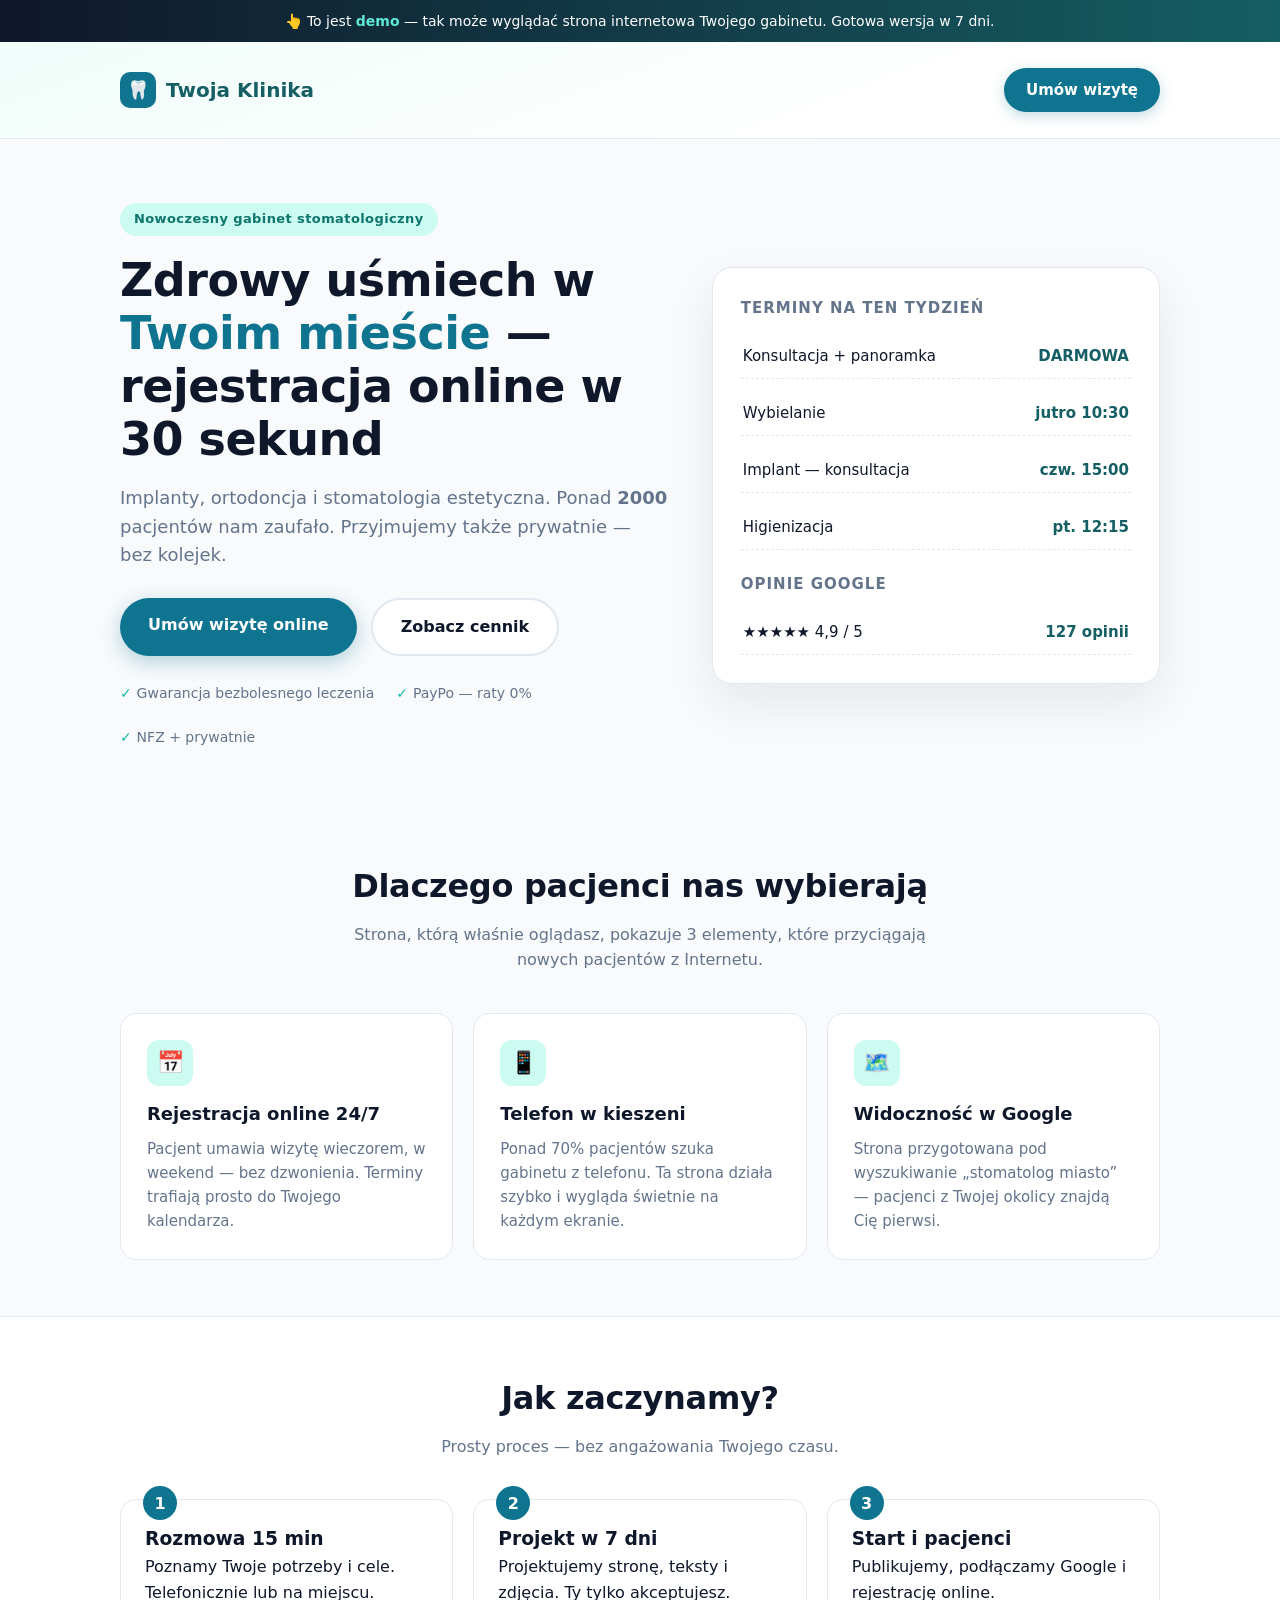
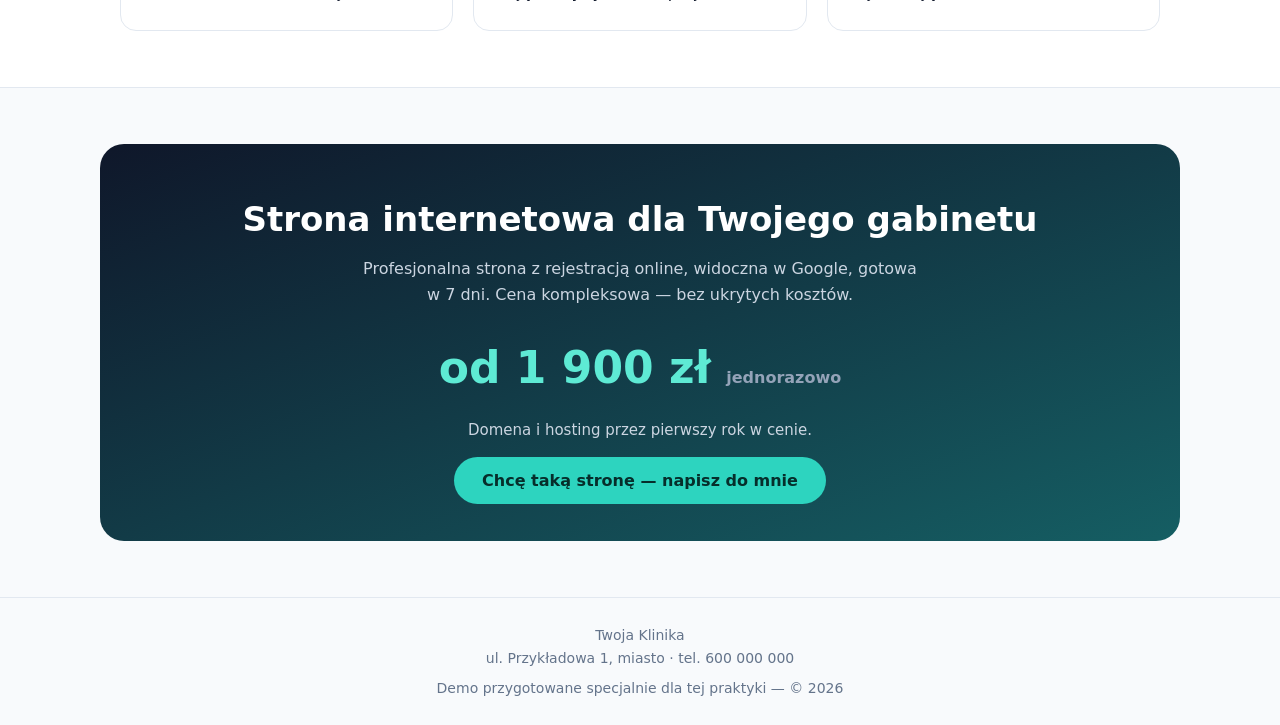
==== demo.html @ 0c5c41c5 "demo: stomatologia (personalizacja przez URL)" ====
<!DOCTYPE html>
<html lang="pl">
<head>
<meta charset="UTF-8">
<meta name="viewport" content="width=device-width, initial-scale=1.0">
<title>Twój nowy serwis internetowy — demo dla [NAZWA KLINIKI]</title>
<style>
  :root{
    --teal:#0e7490; --teal-dark:#155e63; --ink:#0f172a; --mut:#64748b;
    --bg:#f8fafc; --card:#ffffff; --line:#e2e8f0; --acc:#14b8a6;
  }
  *{margin:0;padding:0;box-sizing:border-box}
  body{font-family:'Segoe UI',system-ui,-apple-system,sans-serif;color:var(--ink);background:var(--bg);line-height:1.6}
  .wrap{max-width:1080px;margin:0 auto;padding:0 20px}

  /* pasek demo */
  .demo-bar{background:linear-gradient(90deg,#0f172a,#155e63);color:#fff;text-align:center;padding:10px 16px;font-size:14px}
  .demo-bar b{color:#5eead4}

  header{background:linear-gradient(160deg,#f0fdfa 0%,#fff 70%);border-bottom:1px solid var(--line);padding:26px 0}
  .nav{display:flex;justify-content:space-between;align-items:center;gap:16px;flex-wrap:wrap}
  .logo{display:flex;align-items:center;gap:10px;font-weight:700;font-size:20px;color:var(--teal-dark)}
  .logo .dot{width:36px;height:36px;border-radius:10px;background:var(--teal);display:grid;place-items:center;color:#fff;font-size:18px}
  .nav a.cta{background:var(--teal);color:#fff;text-decoration:none;padding:10px 22px;border-radius:999px;font-weight:600;font-size:15px;box-shadow:0 4px 14px rgba(14,116,144,.25)}
  .nav a.cta:hover{background:var(--teal-dark)}

  .hero{padding:64px 0 56px;text-align:left}
  .grid{display:grid;grid-template-columns:1.1fr .9fr;gap:44px;align-items:center}
  .kicker{display:inline-block;background:#ccfbf1;color:#0f766e;font-weight:600;font-size:13px;padding:6px 14px;border-radius:999px;margin-bottom:18px;letter-spacing:.4px}
  h1{font-size:clamp(30px,4.6vw,46px);line-height:1.15;font-weight:800;letter-spacing:-.5px}
  h1 em{color:var(--teal);font-style:normal}
  .lead{color:var(--mut);font-size:18px;margin:18px 0 28px;max-width:52ch}
  .hero-cta{display:flex;gap:14px;flex-wrap:wrap}
  .btn{padding:14px 28px;border-radius:999px;font-weight:700;text-decoration:none;font-size:16px}
  .btn.p{background:var(--teal);color:#fff;box-shadow:0 6px 20px rgba(14,116,144,.3)}
  .btn.p:hover{background:var(--teal-dark)}
  .btn.s{border:2px solid var(--line);color:var(--ink);background:#fff}
  .trust{margin-top:26px;display:flex;gap:22px;color:var(--mut);font-size:14px;flex-wrap:wrap}
  .trust span:before{content:"✓ ";color:var(--acc);font-weight:700}

  .hero-card{background:var(--card);border:1px solid var(--line);border-radius:20px;padding:28px;box-shadow:0 20px 50px rgba(2,44,56,.08)}
  .hero-card h3{font-size:15px;text-transform:uppercase;letter-spacing:1px;color:var(--mut);margin-bottom:14px}
  .appt{display:grid;gap:12px}
  .appt .row{display:flex;justify-content:space-between;border-bottom:1px dashed var(--line);padding:10px 2px;font-size:15px}
  .appt .row b{color:var(--teal-dark)}
  .appt .free{color:#0f766e;font-weight:700}

  section{padding:56px 0}
  .sec-title{font-size:clamp(24px,3vw,32px);font-weight:800;text-align:center;letter-spacing:-.3px}
  .sec-sub{text-align:center;color:var(--mut);margin:10px auto 40px;max-width:60ch}
  .cards{display:grid;grid-template-columns:repeat(auto-fit,minmax(240px,1fr));gap:20px}
  .card{background:var(--card);border:1px solid var(--line);border-radius:16px;padding:26px;transition:transform .18s,box-shadow .18s}
  .card:hover{transform:translateY(-4px);box-shadow:0 14px 34px rgba(2,44,56,.09)}
  .card .ico{width:46px;height:46px;border-radius:12px;background:#ccfbf1;display:grid;place-items:center;font-size:22px;margin-bottom:14px}
  .card h3{font-size:18px;margin-bottom:8px}
  .card p{color:var(--mut);font-size:15px}

  .steps{display:grid;grid-template-columns:repeat(auto-fit,minmax(220px,1fr));gap:20px;counter-reset:st}
  .step{background:var(--card);border:1px solid var(--line);border-radius:16px;padding:24px;position:relative}
  .step:before{counter-increment:st;content:counter(st);position:absolute;top:-14px;left:22px;width:34px;height:34px;border-radius:50%;background:var(--teal);color:#fff;display:grid;place-items:center;font-weight:800;font-size:16px}

  .offer{background:linear-gradient(160deg,#0f172a,#155e63);color:#fff;border-radius:24px;padding:48px 40px;text-align:center}
  .offer h2{font-size:clamp(24px,3vw,34px);font-weight:800;margin-bottom:10px}
  .offer p{color:#cbd5e1;max-width:56ch;margin:0 auto 26px}
  .offer .price{font-size:44px;font-weight:800;color:#5eead4}
  .offer .price small{font-size:16px;color:#94a3b8;font-weight:600}
  .offer .btn{background:#2dd4bf;color:#062e2b}
  .offer .btn:hover{background:#5eead4}

  footer{border-top:1px solid var(--line);padding:26px 0;color:var(--mut);font-size:14px;text-align:center}

  @media(max-width:820px){
    .grid{grid-template-columns:1fr}
    .hero{padding:44px 0}
  }
</style>
</head>
<body>

<div class="demo-bar">👆 To jest <b>demo</b> — tak może wyglądać strona internetowa Twojego gabinetu. Gotowa wersja w 7 dni.</div>

<header>
  <div class="wrap nav">
    <div class="logo"><span class="dot">🦷</span><span id="klinika-nav">Twoja Klinika</span></div>
    <a class="cta" href="#kontakt">Umów wizytę</a>
  </div>
</header>

<div class="hero">
  <div class="wrap grid">
    <div>
      <span class="kicker" id="kicker">Nowoczesny gabinet stomatologiczny</span>
      <h1>Zdrowy uśmiech w <em id="gorod-h1">Twoim mieście</em> — rejestracja online w 30 sekund</h1>
      <p class="lead">Implanty, ortodoncja i stomatologia estetyczna. Ponad <b id="pacjenci">2000</b> pacjentów nam zaufało. Przyjmujemy także prywatnie — bez kolejek.</p>
      <div class="hero-cta">
        <a class="btn p" href="#kontakt">Umów wizytę online</a>
        <a class="btn s" href="#cennik">Zobacz cennik</a>
      </div>
      <div class="trust">
        <span>Gwarancja bezbolesnego leczenia</span>
        <span>PayPo — raty 0%</span>
        <span>NFZ + prywatnie</span>
      </div>
    </div>
    <div class="hero-card">
      <h3>Terminy na ten tydzień</h3>
      <div class="appt">
        <div class="row"><span>Konsultacja + panoramka</span><b class="free">DARMOWA</b></div>
        <div class="row"><span>Wybielanie</span><b>jutro 10:30</b></div>
        <div class="row"><span>Implant — konsultacja</span><b>czw. 15:00</b></div>
        <div class="row"><span>Higienizacja</span><b>pt. 12:15</b></div>
      </div>
      <h3 style="margin-top:22px">Opinie Google</h3>
      <div class="appt"><div class="row"><span>★★★★★ 4,9 / 5</span><b id="opinie">127 opinii</b></div></div>
    </div>
  </div>
</div>

<section>
  <div class="wrap">
    <h2 class="sec-title">Dlaczego pacjenci nas wybierają</h2>
    <p class="sec-sub">Strona, którą właśnie oglądasz, pokazuje 3 elementy, które przyciągają nowych pacjentów z Internetu.</p>
    <div class="cards">
      <div class="card"><div class="ico">📅</div><h3>Rejestracja online 24/7</h3><p>Pacjent umawia wizytę wieczorem, w weekend — bez dzwonienia. Terminy trafiają prosto do Twojego kalendarza.</p></div>
      <div class="card"><div class="ico">📱</div><h3>Telefon w kieszeni</h3><p>Ponad 70% pacjentów szuka gabinetu z telefonu. Ta strona działa szybko i wygląda świetnie na każdym ekranie.</p></div>
      <div class="card"><div class="ico">🗺️</div><h3>Widoczność w Google</h3><p>Strona przygotowana pod wyszukiwanie „stomatolog <span id="gorod-seo">miasto</span>” — pacjenci z Twojej okolicy znajdą Cię pierwsi.</p></div>
    </div>
  </div>
</section>

<section style="background:#fff;border-top:1px solid var(--line);border-bottom:1px solid var(--line)">
  <div class="wrap">
    <h2 class="sec-title">Jak zaczynamy?</h2>
    <p class="sec-sub">Prosty proces — bez angażowania Twojego czasu.</p>
    <div class="steps">
      <div class="step"><h3>Rozmowa 15 min</h3><p>Poznamy Twoje potrzeby i cele. Telefonicznie lub na miejscu.</p></div>
      <div class="step"><h3>Projekt w 7 dni</h3><p>Projektujemy stronę, teksty i zdjęcia. Ty tylko akceptujesz.</p></div>
      <div class="step"><h3>Start i pacjenci</h3><p>Publikujemy, podłączamy Google i rejestrację online.</p></div>
    </div>
  </div>
</section>

<section id="kontakt">
  <div class="wrap offer">
    <h2>Strona internetowa dla Twojego gabinetu</h2>
    <p>Profesjonalna strona z rejestracją online, widoczna w Google, gotowa w 7 dni. Cena kompleksowa — bez ukrytych kosztów.</p>
    <div class="price">od 1 900 zł <small>jednorazowo</small></div>
    <p style="margin-top:14px;font-size:15px">Domena i hosting przez pierwszy rok w cenie.</p>
    <a class="btn" href="mailto:RESPONDER_EMAIL?subject=Interesuje%20mnie%20strona%20-%20demo">Chcę taką stronę — napisz do mnie</a>
  </div>
</section>

<footer>
  <div class="wrap">
    <div id="klinika-foot">Twoja Klinika</div>
    <div id="kontakt-line">ul. Przykładowa 1, miasto · tel. 600 000 000</div>
    <div style="margin-top:8px">Demo przygotowane specjalnie dla tej praktyki — © 2026</div>
  </div>
</footer>

<script>
// Personalizacja z URL: demo.html?klinika=Kołodziej%20Ewa&gorod=Wrocław
const q = new URLSearchParams(location.search);
const klinika = q.get('klinika') || 'Twoja Klinika';
const gorod   = q.get('gorod')   || '';
document.title = 'Twój nowy serwis internetowy — demo dla ' + klinika;
document.getElementById('klinika-nav').textContent = klinika;
document.getElementById('klinika-foot').textContent = klinika;
if (gorod) {
  document.getElementById('gorod-h1').textContent = gorod;
  document.getElementById('gorod-seo').textContent = gorod;
  document.getElementById('kicker').textContent = 'Gabinet stomatologiczny · ' + gorod;
}
</script>
</body>
</html>
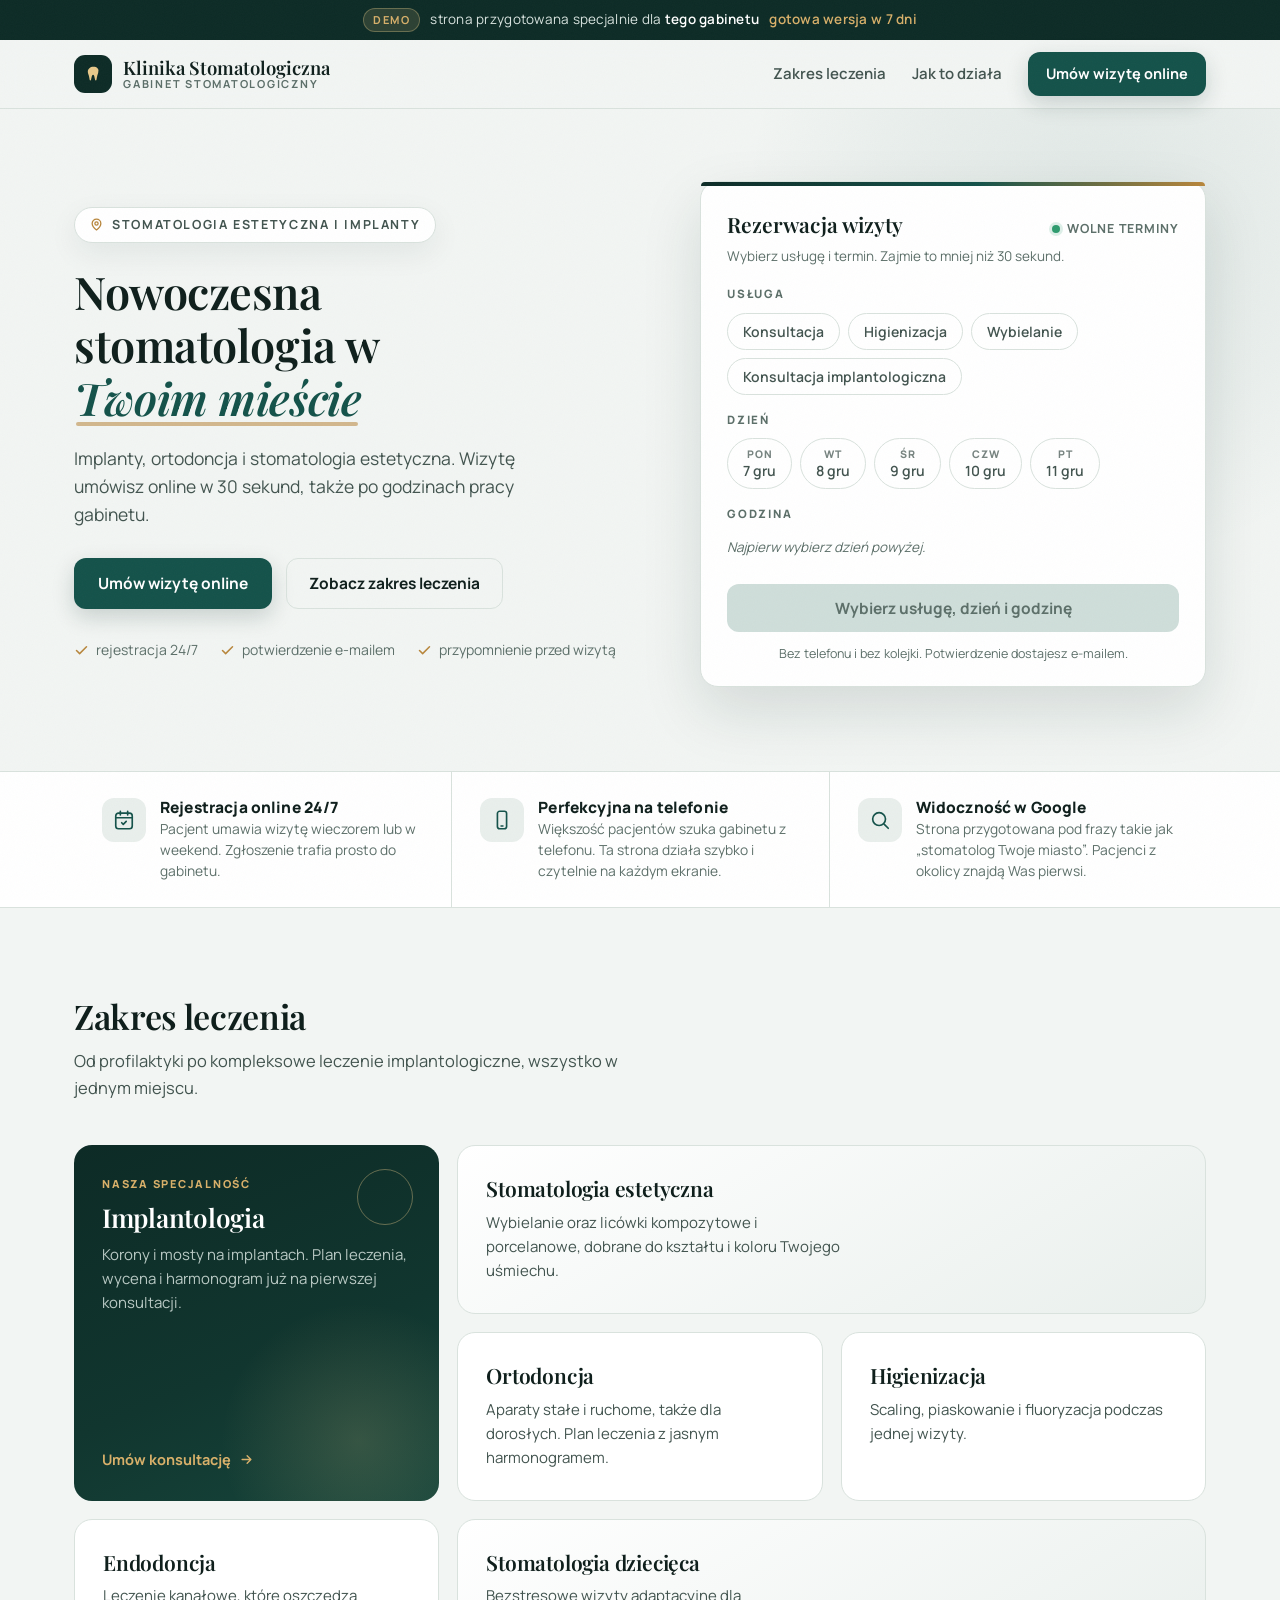
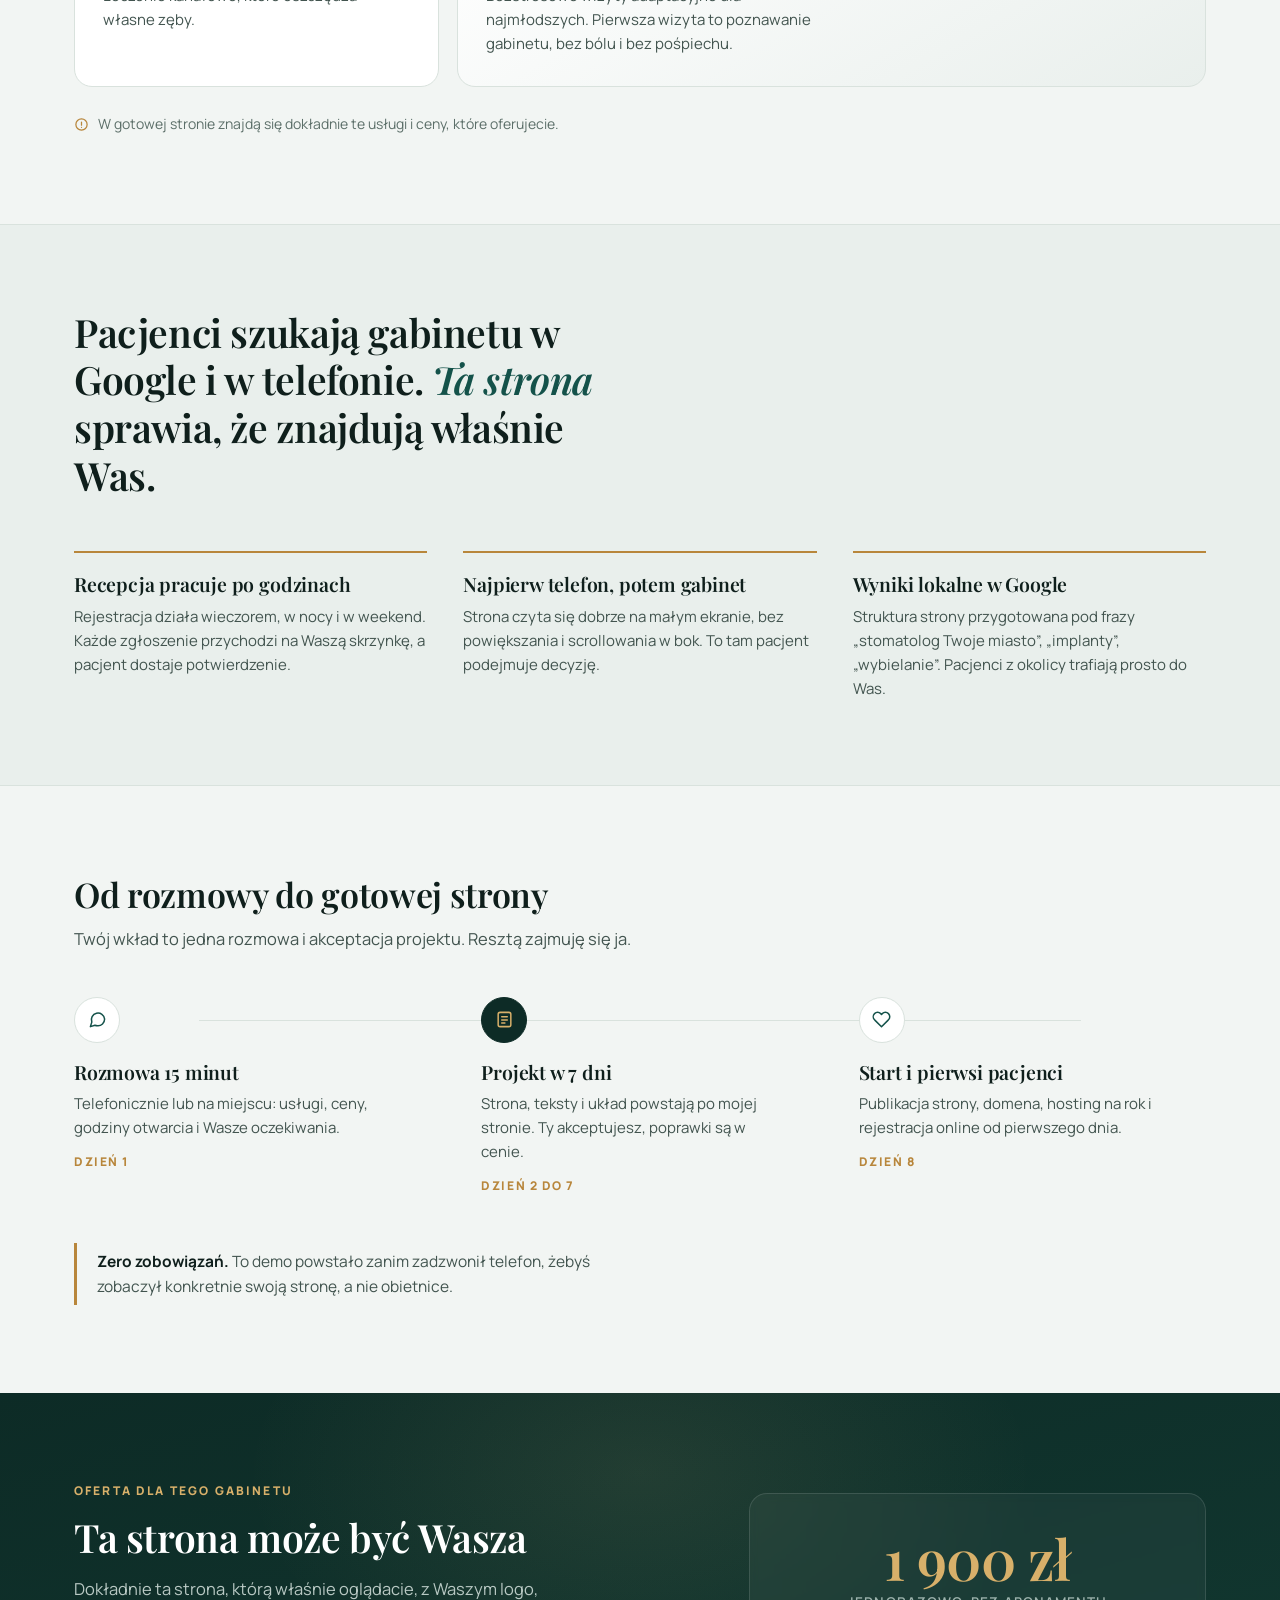
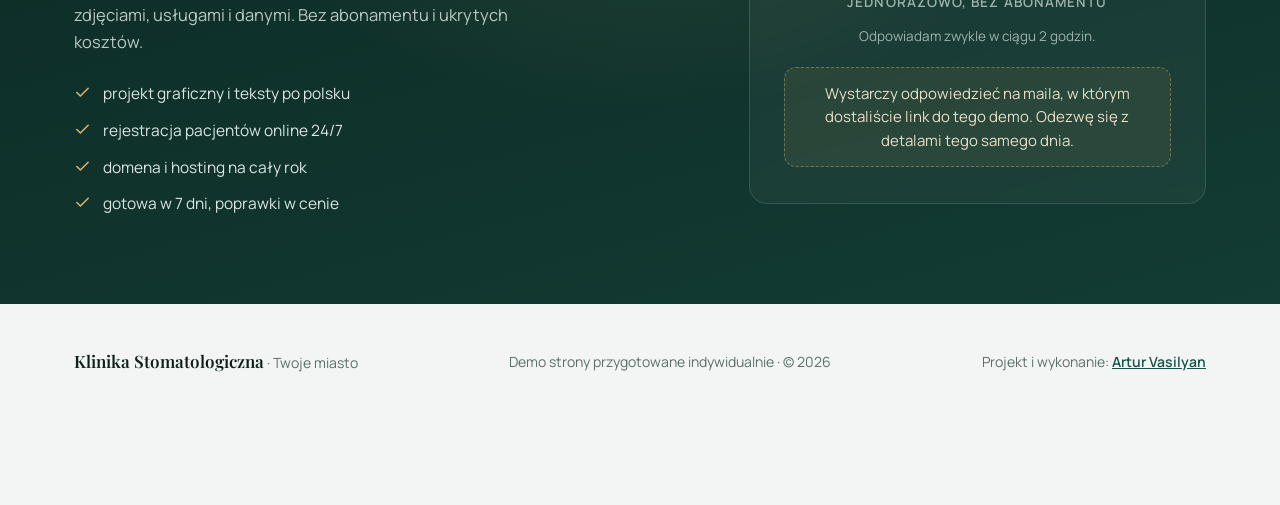
==== commit 52b92345: "Bezpieczenstwo: cialo mailto kodowane w calosci encodeURIComponent Co-Authored-By: Claude Code <nore" ====
--- a/demo.html
+++ b/demo.html
@@ -3,174 +3,716 @@
 <head>
 <meta charset="UTF-8">
 <meta name="viewport" content="width=device-width, initial-scale=1.0">
-<title>Twój nowy serwis internetowy — demo dla [NAZWA KLINIKI]</title>
+<title>Demo strony dla gabinetu stomatologicznego</title>
+<meta name="description" content="Demo strony dla gabinetu stomatologicznego: rejestracja pacjentów online 24/7, wersja mobilna, widoczność w Google. Gotowa strona w 7 dni, od 1 900 zł.">
+<meta property="og:title" content="Demo strony dla Twojego gabinetu stomatologicznego">
+<meta property="og:description" content="Tak może wyglądać strona Twojego gabinetu: rejestracja online 24/7, wersja mobilna, widoczność w Google. Gotowa w 7 dni.">
+<meta property="og:type" content="website">
+<meta property="og:url" content="https://vasilyanaptyp-oss.github.io/demo-stomatologia/">
+<meta property="og:locale" content="pl_PL">
+<link rel="icon" href="data:image/svg+xml,%3Csvg xmlns='http://www.w3.org/2000/svg' viewBox='0 0 48 48'%3E%3Crect width='48' height='48' rx='12' fill='%230d2b26'/%3E%3Cpath d='M24 11c-5.4 0-9 3.4-9 8 0 2.7 1.1 4.5 1.6 6.5.5 1.9.8 4 1.2 6.5.2 1.3 2 1.4 2.3 0 .4-2.1 1-5.1 1.5-6.5.4-1 .9-1.4 1.6-1.4s1.2.4 1.6 1.4c.5 1.4 1.1 4.4 1.5 6.5.3 1.4 2.1 1.3 2.3 0 .4-2.5.7-4.6 1.2-6.5.5-2 1.6-3.8 1.6-6.5 0-4.6-3.6-8-9-8z' fill='%23e8c98a'/%3E%3C/svg%3E">
 <style>
-  :root{
-    --teal:#0e7490; --teal-dark:#155e63; --ink:#0f172a; --mut:#64748b;
-    --bg:#f8fafc; --card:#ffffff; --line:#e2e8f0; --acc:#14b8a6;
-  }
-  *{margin:0;padding:0;box-sizing:border-box}
-  body{font-family:'Segoe UI',system-ui,-apple-system,sans-serif;color:var(--ink);background:var(--bg);line-height:1.6}
-  .wrap{max-width:1080px;margin:0 auto;padding:0 20px}
-
-  /* pasek demo */
-  .demo-bar{background:linear-gradient(90deg,#0f172a,#155e63);color:#fff;text-align:center;padding:10px 16px;font-size:14px}
-  .demo-bar b{color:#5eead4}
-
-  header{background:linear-gradient(160deg,#f0fdfa 0%,#fff 70%);border-bottom:1px solid var(--line);padding:26px 0}
-  .nav{display:flex;justify-content:space-between;align-items:center;gap:16px;flex-wrap:wrap}
-  .logo{display:flex;align-items:center;gap:10px;font-weight:700;font-size:20px;color:var(--teal-dark)}
-  .logo .dot{width:36px;height:36px;border-radius:10px;background:var(--teal);display:grid;place-items:center;color:#fff;font-size:18px}
-  .nav a.cta{background:var(--teal);color:#fff;text-decoration:none;padding:10px 22px;border-radius:999px;font-weight:600;font-size:15px;box-shadow:0 4px 14px rgba(14,116,144,.25)}
-  .nav a.cta:hover{background:var(--teal-dark)}
-
-  .hero{padding:64px 0 56px;text-align:left}
-  .grid{display:grid;grid-template-columns:1.1fr .9fr;gap:44px;align-items:center}
-  .kicker{display:inline-block;background:#ccfbf1;color:#0f766e;font-weight:600;font-size:13px;padding:6px 14px;border-radius:999px;margin-bottom:18px;letter-spacing:.4px}
-  h1{font-size:clamp(30px,4.6vw,46px);line-height:1.15;font-weight:800;letter-spacing:-.5px}
-  h1 em{color:var(--teal);font-style:normal}
-  .lead{color:var(--mut);font-size:18px;margin:18px 0 28px;max-width:52ch}
-  .hero-cta{display:flex;gap:14px;flex-wrap:wrap}
-  .btn{padding:14px 28px;border-radius:999px;font-weight:700;text-decoration:none;font-size:16px}
-  .btn.p{background:var(--teal);color:#fff;box-shadow:0 6px 20px rgba(14,116,144,.3)}
-  .btn.p:hover{background:var(--teal-dark)}
-  .btn.s{border:2px solid var(--line);color:var(--ink);background:#fff}
-  .trust{margin-top:26px;display:flex;gap:22px;color:var(--mut);font-size:14px;flex-wrap:wrap}
-  .trust span:before{content:"✓ ";color:var(--acc);font-weight:700}
-
-  .hero-card{background:var(--card);border:1px solid var(--line);border-radius:20px;padding:28px;box-shadow:0 20px 50px rgba(2,44,56,.08)}
-  .hero-card h3{font-size:15px;text-transform:uppercase;letter-spacing:1px;color:var(--mut);margin-bottom:14px}
-  .appt{display:grid;gap:12px}
-  .appt .row{display:flex;justify-content:space-between;border-bottom:1px dashed var(--line);padding:10px 2px;font-size:15px}
-  .appt .row b{color:var(--teal-dark)}
-  .appt .free{color:#0f766e;font-weight:700}
-
-  section{padding:56px 0}
-  .sec-title{font-size:clamp(24px,3vw,32px);font-weight:800;text-align:center;letter-spacing:-.3px}
-  .sec-sub{text-align:center;color:var(--mut);margin:10px auto 40px;max-width:60ch}
-  .cards{display:grid;grid-template-columns:repeat(auto-fit,minmax(240px,1fr));gap:20px}
-  .card{background:var(--card);border:1px solid var(--line);border-radius:16px;padding:26px;transition:transform .18s,box-shadow .18s}
-  .card:hover{transform:translateY(-4px);box-shadow:0 14px 34px rgba(2,44,56,.09)}
-  .card .ico{width:46px;height:46px;border-radius:12px;background:#ccfbf1;display:grid;place-items:center;font-size:22px;margin-bottom:14px}
-  .card h3{font-size:18px;margin-bottom:8px}
-  .card p{color:var(--mut);font-size:15px}
-
-  .steps{display:grid;grid-template-columns:repeat(auto-fit,minmax(220px,1fr));gap:20px;counter-reset:st}
-  .step{background:var(--card);border:1px solid var(--line);border-radius:16px;padding:24px;position:relative}
-  .step:before{counter-increment:st;content:counter(st);position:absolute;top:-14px;left:22px;width:34px;height:34px;border-radius:50%;background:var(--teal);color:#fff;display:grid;place-items:center;font-weight:800;font-size:16px}
-
-  .offer{background:linear-gradient(160deg,#0f172a,#155e63);color:#fff;border-radius:24px;padding:48px 40px;text-align:center}
-  .offer h2{font-size:clamp(24px,3vw,34px);font-weight:800;margin-bottom:10px}
-  .offer p{color:#cbd5e1;max-width:56ch;margin:0 auto 26px}
-  .offer .price{font-size:44px;font-weight:800;color:#5eead4}
-  .offer .price small{font-size:16px;color:#94a3b8;font-weight:600}
-  .offer .btn{background:#2dd4bf;color:#062e2b}
-  .offer .btn:hover{background:#5eead4}
-
-  footer{border-top:1px solid var(--line);padding:26px 0;color:var(--mut);font-size:14px;text-align:center}
-
-  @media(max-width:820px){
-    .grid{grid-template-columns:1fr}
-    .hero{padding:44px 0}
-  }
+/* ============================================================
+   FONTY: Playfair Display (variable) + Manrope (variable), latin + latin-ext,
+   wbudowane base64 — plik jest samowystarczalny, bez zewnętrznych zależności.
+   ============================================================ */
+/* playfair latin-ext */
+@font-face {
+  font-family: 'Playfair Display';
+  font-style: italic;
+  font-weight: 400 900;
+  font-display: swap;
+  src: url([data-uri]) format('woff2');
+  unicode-range: U+0100-02BA, U+02BD-02C5, U+02C7-02CC, U+02CE-02D7, U+02DD-02FF, U+0304, U+0308, U+0329, U+1D00-1DBF, U+1E00-1E9F, U+1EF2-1EFF, U+2020, U+20A0-20AB, U+20AD-20C0, U+2113, U+2C60-2C7F, U+A720-A7FF;
+}
+/* playfair latin */
+@font-face {
+  font-family: 'Playfair Display';
+  font-style: italic;
+  font-weight: 400 900;
+  font-display: swap;
+  src: url([data-uri]) format('woff2');
+  unicode-range: U+0000-00FF, U+0131, U+0152-0153, U+02BB-02BC, U+02C6, U+02DA, U+02DC, U+0304, U+0308, U+0329, U+2000-206F, U+20AC, U+2122, U+2191, U+2193, U+2212, U+2215, U+FEFF, U+FFFD;
+}
+/* playfair latin-ext */
+@font-face {
+  font-family: 'Playfair Display';
+  font-style: normal;
+  font-weight: 400 900;
+  font-display: swap;
+  src: url([data-uri]) format('woff2');
+  unicode-range: U+0100-02BA, U+02BD-02C5, U+02C7-02CC, U+02CE-02D7, U+02DD-02FF, U+0304, U+0308, U+0329, U+1D00-1DBF, U+1E00-1E9F, U+1EF2-1EFF, U+2020, U+20A0-20AB, U+20AD-20C0, U+2113, U+2C60-2C7F, U+A720-A7FF;
+}
+/* playfair latin */
+@font-face {
+  font-family: 'Playfair Display';
+  font-style: normal;
+  font-weight: 400 900;
+  font-display: swap;
+  src: url([data-uri]) format('woff2');
+  unicode-range: U+0000-00FF, U+0131, U+0152-0153, U+02BB-02BC, U+02C6, U+02DA, U+02DC, U+0304, U+0308, U+0329, U+2000-206F, U+20AC, U+2122, U+2191, U+2193, U+2212, U+2215, U+FEFF, U+FFFD;
+}
+/* manrope latin-ext */
+@font-face {
+  font-family: 'Manrope';
+  font-style: normal;
+  font-weight: 200 800;
+  font-display: swap;
+  src: url([data-uri]) format('woff2');
+  unicode-range: U+0100-02BA, U+02BD-02C5, U+02C7-02CC, U+02CE-02D7, U+02DD-02FF, U+0304, U+0308, U+0329, U+1D00-1DBF, U+1E00-1E9F, U+1EF2-1EFF, U+2020, U+20A0-20AB, U+20AD-20C0, U+2113, U+2C60-2C7F, U+A720-A7FF;
+}
+/* manrope latin */
+@font-face {
+  font-family: 'Manrope';
+  font-style: normal;
+  font-weight: 200 800;
+  font-display: swap;
+  src: url([data-uri]) format('woff2');
+  unicode-range: U+0000-00FF, U+0131, U+0152-0153, U+02BB-02BC, U+02C6, U+02DA, U+02DC, U+0304, U+0308, U+0329, U+2000-206F, U+20AC, U+2122, U+2191, U+2193, U+2212, U+2215, U+FEFF, U+FFFD;
+}
+
+/* ============================================================
+   DESIGN TOKENS
+   Paleta: porcelanowa biel + głęboka leśna zieleń + stonowane złoto (tylko akcent).
+   System promieni: karty 18px, przyciski 12px, chipy pełne (dokumentowana zasada).
+   Jednostka bazowa siatki: 8px.
+   ============================================================ */
+:root{
+  --bg:#f2f5f3; --card:#ffffff; --bg-tint:#e9efec; --line:#d9e2dd;
+  --ink:#0f1f1c; --mut:#42544f; --mut-2:#5c6f69;
+  --forest:#0d2b26; --forest-2:#11362f; --btn:#14524a; --btn-h:#0f423b;
+  --gold:#b8863b; --gold-l:#d8b06a; --gold-soft:#f0e3c8;
+  --mint-line:#cfdeda;
+  --r-card:18px; --r-btn:12px;
+  --sh-1:0 10px 30px rgba(13,43,38,.07);
+  --sh-2:0 24px 60px rgba(13,43,38,.13);
+  --ease:cubic-bezier(.16,1,.3,1);
+  --sans:'Manrope',system-ui,-apple-system,'Segoe UI',Arial,sans-serif;
+  --serif:'Playfair Display',Georgia,'Times New Roman',serif;
+}
+*{margin:0;padding:0;box-sizing:border-box}
+html{scroll-behavior:smooth}
+body{font-family:var(--sans);color:var(--ink);background:var(--bg);line-height:1.6;font-size:16.5px;-webkit-font-smoothing:antialiased;overflow-x:hidden}
+::selection{background:var(--forest);color:#fff}
+h1,h2,h3{font-family:var(--serif);font-weight:600;line-height:1.18;letter-spacing:-.01em}
+a{color:var(--btn)}
+img,svg{max-width:100%}
+a:focus-visible,button:focus-visible{outline:3px solid var(--gold);outline-offset:2px;border-radius:6px}
+.wrap{max-width:1180px;margin:0 auto;padding:0 24px}
+
+/* ziarno — jedna statyczna warstwa na całej stronie */
+body::after{content:"";position:fixed;inset:0;z-index:60;pointer-events:none;opacity:.05;
+  background-image:url("data:image/svg+xml,%3Csvg xmlns='http://www.w3.org/2000/svg' width='140' height='140'%3E%3Cfilter id='n'%3E%3CfeTurbulence type='fractalNoise' baseFrequency='.9' numOctaves='2' stitchTiles='stitch'/%3E%3C/filter%3E%3Crect width='140' height='140' filter='url(%23n)' opacity='.6'/%3E%3C/svg%3E")}
+
+/* ---------- pasek demo ---------- */
+.demo-bar{background:var(--forest);color:#d9e4e0;font-size:13.5px;letter-spacing:.02em}
+.demo-bar .wrap{display:flex;align-items:center;justify-content:center;gap:10px;min-height:40px;flex-wrap:wrap;text-align:center;padding-top:6px;padding-bottom:6px}
+.demo-bar .tag{background:rgba(232,201,138,.14);color:var(--gold-l);border:1px solid rgba(232,201,138,.32);font-weight:700;font-size:11px;letter-spacing:.14em;text-transform:uppercase;padding:2px 9px;border-radius:999px}
+.demo-bar b{color:#fff;font-weight:600}
+.demo-bar .days{color:var(--gold-l);font-weight:600;white-space:nowrap}
+
+/* ---------- nawigacja ---------- */
+header{background:rgba(242,245,243,.92);backdrop-filter:blur(10px);-webkit-backdrop-filter:blur(10px);border-bottom:1px solid var(--line);position:sticky;top:0;z-index:40}
+.nav{display:flex;align-items:center;justify-content:space-between;gap:18px;min-height:68px}
+.logo{display:flex;align-items:center;gap:11px;min-width:0;text-decoration:none;color:var(--ink)}
+.logo .mark{flex:none;width:38px;height:38px;border-radius:11px;background:var(--forest);display:grid;place-items:center}
+.logo .name{font-family:var(--serif);font-weight:600;font-size:18.5px;line-height:1.15;white-space:nowrap;overflow:hidden;text-overflow:ellipsis;max-width:min(44vw,380px)}
+.logo .sub{display:block;font-family:var(--sans);font-size:11px;font-weight:700;letter-spacing:.16em;text-transform:uppercase;color:var(--mut-2)}
+.nav-links{display:flex;align-items:center;gap:26px}
+.nav-links a.lnk{color:var(--mut);text-decoration:none;font-weight:600;font-size:15px}
+.nav-links a.lnk:hover{color:var(--ink)}
+.btn{display:inline-flex;align-items:center;justify-content:center;gap:9px;border-radius:var(--r-btn);font-weight:700;font-size:15.5px;text-decoration:none;border:none;cursor:pointer;font-family:var(--sans);transition:transform .18s var(--ease),background-color .18s var(--ease),box-shadow .18s var(--ease),border-color .18s var(--ease),color .18s var(--ease)}
+.btn:active{transform:translateY(1px) scale(.985)}
+.btn-p{background:var(--btn);color:#fff;padding:13px 24px;box-shadow:0 8px 22px rgba(13,43,38,.18)}
+.btn-p:hover{background:var(--btn-h);transform:translateY(-1px)}
+.btn-s{background:transparent;color:var(--ink);border:1.5px solid var(--line);padding:12px 22px}
+.btn-s:hover{border-color:var(--btn);color:var(--btn)}
+.btn-nav{padding:10px 18px;font-size:14.5px}
+
+/* ---------- hero ---------- */
+.hero{position:relative;padding:72px 0 84px;overflow:hidden}
+.hero::before{content:"";position:absolute;top:-260px;right:-180px;width:720px;height:720px;border-radius:50%;background:radial-gradient(circle,rgba(20,82,74,.08) 0%,rgba(20,82,74,.035) 45%,transparent 70%);pointer-events:none}
+.hero-grid{position:relative;display:grid;grid-template-columns:1.06fr .94fr;gap:56px;align-items:center}
+.kicker{display:inline-flex;align-items:center;gap:9px;background:#fff;border:1px solid var(--line);color:var(--mut);font-weight:700;font-size:12.5px;letter-spacing:.13em;text-transform:uppercase;padding:7px 15px;border-radius:999px;margin-bottom:22px;box-shadow:var(--sh-1)}
+.kicker .pin{color:var(--gold);flex:none}
+h1{font-size:clamp(31px,4.2vw,45px);max-width:15ch}
+h1 .miasto{font-style:italic;font-weight:600;color:var(--btn);position:relative;white-space:nowrap}
+h1 .miasto::after{content:"";position:absolute;left:.04em;right:.06em;bottom:.02em;height:.08em;background:var(--gold);opacity:.55;border-radius:2px}
+.lead{color:var(--mut);font-size:17.5px;margin:20px 0 30px;max-width:46ch}
+.hero-cta{display:flex;gap:14px;flex-wrap:wrap}
+.hero .zauf{margin-top:30px;display:flex;gap:8px 22px;color:var(--mut-2);font-size:14px;flex-wrap:wrap}
+.hero .zauf span{display:flex;align-items:center;gap:7px}
+.hero .zauf svg{color:var(--gold);flex:none}
+
+/* ---------- widżet rezerwacji (prawdziwy, działający) ---------- */
+.widget{background:var(--card);border:1px solid var(--line);border-radius:var(--r-card);box-shadow:var(--sh-2);padding:26px 26px 22px;position:relative}
+.widget::before{content:"";position:absolute;inset:0 0 auto 0;height:4px;border-radius:var(--r-card) var(--r-card) 0 0;background:linear-gradient(90deg,var(--forest) 0%,var(--btn) 55%,var(--gold) 100%)}
+.w-head{display:flex;align-items:baseline;justify-content:space-between;gap:12px;flex-wrap:wrap;margin-bottom:4px}
+.w-title{font-family:var(--serif);font-weight:600;font-size:21px}
+.w-live{display:inline-flex;align-items:center;gap:7px;font-size:12.5px;font-weight:700;color:var(--mut-2);letter-spacing:.06em;text-transform:uppercase}
+.w-live .dot{width:8px;height:8px;border-radius:50%;background:#2e9b6e;box-shadow:0 0 0 3px rgba(46,155,110,.16);flex:none}
+.w-sub{color:var(--mut-2);font-size:13.5px;margin-bottom:18px}
+.w-step{border:none;margin-bottom:16px}
+.w-step legend{font-size:11.5px;font-weight:800;letter-spacing:.15em;text-transform:uppercase;color:var(--mut-2);margin-bottom:9px;padding:0}
+.chips{display:flex;flex-wrap:wrap;gap:8px}
+.chip{font-family:var(--sans);font-size:14px;font-weight:600;color:var(--mut);background:#fff;border:1.5px solid var(--line);border-radius:999px;padding:8px 15px;cursor:pointer;transition:border-color .16s var(--ease),background-color .16s var(--ease),color .16s var(--ease),transform .16s var(--ease)}
+.chip:hover{border-color:var(--btn);color:var(--btn)}
+.chip:active{transform:scale(.97)}
+.chip[aria-pressed="true"]{background:var(--forest);border-color:var(--forest);color:#fff}
+.chip:disabled{opacity:.38;cursor:not-allowed;text-decoration:line-through}
+.chip .dzien{display:block;text-align:center}
+.day-chip{min-width:64px;text-align:center}
+.day-chip small{display:block;font-size:10.5px;font-weight:800;letter-spacing:.1em;text-transform:uppercase;color:inherit;opacity:.72}
+.w-confirm{width:100%;margin-top:4px}
+.w-confirm:disabled{background:var(--mint-line);color:var(--mut-2);box-shadow:none;cursor:not-allowed}
+.w-note{color:var(--mut-2);font-size:12.5px;text-align:center;margin-top:12px}
+.w-empty{display:block;font-size:13.5px;color:var(--mut-2);font-style:italic;padding:5px 0}
+.w-success{border-top:1px dashed var(--line);margin-top:18px;padding-top:16px;display:none}
+.w-success.on{display:block;animation:wsp .35s var(--ease)}
+.w-success .big{display:flex;align-items:center;gap:10px;font-weight:800;font-size:15.5px;color:var(--btn)}
+.w-success .big .tick{flex:none;width:26px;height:26px;border-radius:50%;background:var(--forest);color:var(--gold-l);display:grid;place-items:center}
+.w-success p{color:var(--mut);font-size:13.5px;margin-top:7px}
+@keyframes wsp{from{opacity:0;transform:translateY(8px)}to{opacity:1;transform:none}}
+
+/* ---------- pasek korzyści ---------- */
+.perks{border-top:1px solid var(--line);border-bottom:1px solid var(--line);background:#fff}
+.perks .wrap{display:grid;grid-template-columns:repeat(3,1fr);}
+.perk{display:flex;gap:14px;align-items:flex-start;padding:26px 28px}
+.perk + .perk{border-left:1px solid var(--line)}
+.perk .p-ico{flex:none;width:44px;height:44px;border-radius:12px;background:var(--bg-tint);color:var(--btn);display:grid;place-items:center}
+.perk h3{font-family:var(--sans);font-weight:800;font-size:15.5px;letter-spacing:.01em;margin-bottom:3px}
+.perk p{color:var(--mut-2);font-size:13.8px;line-height:1.5}
+
+/* ---------- usługi: bento ---------- */
+section{padding:88px 0}
+.sec-head{max-width:56ch;margin-bottom:44px}
+.sec-head h2{font-size:clamp(26px,3vw,34px)}
+.sec-head .sub{color:var(--mut);margin-top:12px;font-size:16.5px}
+.bento{display:grid;grid-template-columns:repeat(3,1fr);grid-template-rows:auto auto;gap:18px}
+.tile{border:1px solid var(--line);border-radius:var(--r-card);background:var(--card);padding:30px 28px;position:relative;overflow:hidden;transition:transform .22s var(--ease),box-shadow .22s var(--ease)}
+.tile:hover{transform:translateY(-4px);box-shadow:var(--sh-1)}
+.tile h3{font-size:21px;margin-bottom:10px}
+.tile p{color:var(--mut);font-size:15px;max-width:40ch}
+.tile .t-eyebrow{font-size:11px;font-weight:800;letter-spacing:.16em;text-transform:uppercase;color:var(--gold);margin-bottom:10px}
+.tile-feat{grid-row:span 2;display:flex;flex-direction:column;justify-content:flex-end;min-height:340px;border:none;color:#eef3f1;background:linear-gradient(158deg,var(--forest) 0%,var(--forest-2) 58%,#16453b 100%)}
+.tile-feat::before{content:"";position:absolute;inset:auto -70px -90px auto;width:300px;height:300px;border-radius:50%;background:radial-gradient(circle,rgba(232,201,138,.16) 0%,transparent 65%)}
+.tile-feat::after{content:"";position:absolute;top:24px;right:26px;width:54px;height:54px;border:1px solid rgba(232,201,138,.4);border-radius:50%}
+.tile-feat h3{font-size:26px;color:#fff}
+.tile-feat p{color:#b9c9c4;font-size:15px}
+.tile-feat .t-eyebrow{color:var(--gold-l)}
+.tile-feat .tile-link{margin-top:auto;padding-top:22px;font-weight:700;font-size:14.5px;color:var(--gold-l);text-decoration:none;display:inline-flex;align-items:center;gap:8px}
+.tile-feat .tile-link:hover{color:#fff}
+.tile-2{grid-column:span 2;background:linear-gradient(150deg,#ffffff 0%,var(--bg-tint) 100%)}
+.tile-note{margin-top:26px;color:var(--mut-2);font-size:14px;display:flex;align-items:center;gap:9px}
+.tile-note svg{color:var(--gold);flex:none}
+
+/* ---------- dlaczego (pitch, jasny tint) ---------- */
+.why{background:var(--bg-tint);border-top:1px solid var(--line);border-bottom:1px solid var(--line)}
+.why .statement{font-family:var(--serif);font-weight:600;font-size:clamp(27px,3.4vw,39px);line-height:1.22;max-width:22ch;letter-spacing:-.01em}
+.why .statement em{font-style:italic;color:var(--btn);white-space:nowrap}
+.why-cols{display:grid;grid-template-columns:repeat(3,1fr);gap:36px;margin-top:52px}
+.why-col{border-top:2px solid var(--gold);padding-top:20px}
+.why-col h3{font-size:19.5px;margin-bottom:9px}
+.why-col p{color:var(--mut);font-size:15px}
+
+/* ---------- proces: oś czasu ---------- */
+.steps{display:grid;grid-template-columns:repeat(3,1fr);gap:0;position:relative;margin-top:8px}
+.steps::before{content:"";position:absolute;top:23px;left:11%;right:11%;height:1px;background:var(--line)}
+.step{padding:0 30px 0 0;position:relative}
+.step + .step{padding-left:30px;padding-right:0}
+.step .s-dot{width:46px;height:46px;border-radius:50%;background:#fff;border:1.5px solid var(--line);display:grid;place-items:center;color:var(--btn);margin-bottom:18px;position:relative;z-index:1}
+.step:nth-child(2) .s-dot{background:var(--forest);border-color:var(--forest);color:var(--gold-l)}
+.step h3{font-size:19.5px;margin-bottom:8px}
+.step p{color:var(--mut);font-size:15px;max-width:34ch}
+.step .s-meta{margin-top:12px;display:inline-block;font-size:12px;font-weight:800;letter-spacing:.13em;text-transform:uppercase;color:var(--gold)}
+.steps-note{margin-top:46px;border-left:3px solid var(--gold);padding:6px 0 6px 20px;color:var(--mut);font-size:15.5px;max-width:60ch}
+.steps-note b{color:var(--ink)}
+
+/* ---------- oferta (jedyna ciemna sekcja) ---------- */
+.oferta{background:linear-gradient(165deg,var(--forest) 0%,var(--forest-2) 70%,#123c34 100%);color:#eef3f1;position:relative;overflow:hidden}
+.oferta::before{content:"";position:absolute;top:-180px;left:50%;transform:translateX(-50%);width:860px;height:520px;background:radial-gradient(ellipse,rgba(232,201,138,.09) 0%,transparent 65%);pointer-events:none}
+.oferta .wrap{position:relative}
+.of-grid{display:grid;grid-template-columns:1.15fr .85fr;gap:56px;align-items:center}
+.of-kicker{font-size:12px;font-weight:800;letter-spacing:.18em;text-transform:uppercase;color:var(--gold-l)}
+.oferta h2{font-size:clamp(28px,3.4vw,39px);color:#fff;margin:14px 0 16px}
+.oferta .opis{color:#b9c9c4;font-size:16.5px;max-width:48ch}
+.of-list{list-style:none;margin-top:26px;display:grid;gap:12px}
+.of-list li{display:flex;gap:12px;align-items:flex-start;color:#dbe5e2;font-size:15.5px}
+.of-list svg{flex:none;color:var(--gold-l);margin-top:3px}
+.of-card{background:rgba(255,255,255,.045);border:1px solid rgba(255,255,255,.12);border-radius:var(--r-card);padding:36px 34px;text-align:center;backdrop-filter:blur(4px);-webkit-backdrop-filter:blur(4px)}
+.of-price{font-family:var(--serif);font-weight:600;font-size:56px;color:var(--gold-l);line-height:1;letter-spacing:-.01em}
+.of-price small{display:block;font-family:var(--sans);font-size:13.5px;font-weight:600;color:#9db3ad;letter-spacing:.08em;text-transform:uppercase;margin-top:10px}
+.of-card .btn{width:100%;margin-top:26px;background:var(--gold);color:#231807;box-shadow:0 10px 26px rgba(184,134,59,.28)}
+.of-card .btn:hover{background:var(--gold-l)}
+.of-odp{margin-top:16px;font-size:13.5px;color:#9db3ad}
+.of-fallback{display:none;margin-top:20px;font-size:15px;line-height:1.55;color:#e8dfc9;border:1px dashed rgba(216,176,106,.45);border-radius:12px;padding:14px 16px;background:rgba(216,176,106,.07)}
+
+/* ---------- stopka ---------- */
+footer{padding:44px 0 130px;color:var(--mut-2);font-size:14px}
+footer .wrap{display:flex;justify-content:space-between;gap:18px;flex-wrap:wrap;align-items:center}
+footer .f-brand{font-family:var(--serif);font-weight:600;font-size:17px;color:var(--ink)}
+footer a{color:var(--btn);font-weight:600}
+
+/* ---------- pasek odpowiedzi (telefon) ---------- */
+.reply-bar{display:none;position:fixed;left:0;right:0;bottom:0;z-index:50;background:rgba(255,255,255,.96);backdrop-filter:blur(10px);-webkit-backdrop-filter:blur(10px);border-top:1px solid var(--line);box-shadow:0 -8px 28px rgba(13,43,38,.12);padding:10px 14px}
+.reply-bar .btn{width:100%}
+
+/* ---------- animacje wejścia ---------- */
+.rv{opacity:0;transform:translateY(20px);transition:opacity .4s var(--ease),transform .4s var(--ease)}
+.rv.in{opacity:1;transform:none}
+.rv-d1{transition-delay:.08s}.rv-d2{transition-delay:.16s}.rv-d3{transition-delay:.24s}
+
+/* ---------- responsywność ---------- */
+@media(max-width:1020px){
+  .hero-grid{grid-template-columns:1fr;gap:44px}
+  .hero{padding:56px 0 64px}
+  h1{max-width:18ch}
+  .bento{grid-template-columns:1fr 1fr}
+  .tile-feat{grid-row:auto;grid-column:span 2;min-height:230px}
+  .tile-2{grid-column:span 2}
+  .of-grid{grid-template-columns:1fr;gap:40px}
+  .why-cols{grid-template-columns:1fr;gap:30px}
+  .steps{grid-template-columns:1fr;gap:34px}
+  .steps::before{display:none}
+  .step{padding:0!important}
+  .perks .wrap{grid-template-columns:1fr}
+  .perk + .perk{border-left:none;border-top:1px solid var(--line)}
+}
+@media(max-width:820px){
+  .reply-bar{display:block}
+  .nav-links a.lnk{display:none}
+  section{padding:64px 0}
+}
+@media(max-width:560px){
+  body{font-size:16px}
+  .bento{grid-template-columns:1fr}
+  .tile-feat,.tile-2{grid-column:auto}
+  .widget{padding:22px 18px 18px}
+  .demo-bar .days{display:none}
+}
+@media (prefers-reduced-motion: reduce){
+  html{scroll-behavior:auto}
+  *,*::before,*::after{transition:none!important;animation:none!important}
+  .rv{opacity:1;transform:none}
+}
 </style>
 </head>
 <body>
 
-<div class="demo-bar">👆 To jest <b>demo</b> — tak może wyglądać strona internetowa Twojego gabinetu. Gotowa wersja w 7 dni.</div>
+<!-- pasek demo: jedyny element mówiący głosem wykonawcy -->
+<div class="demo-bar">
+  <div class="wrap">
+    <span class="tag">Demo</span>
+    <span>strona przygotowana specjalnie dla <b id="klinika-bar">tego gabinetu</b></span>
+    <span class="days">gotowa wersja w 7 dni</span>
+  </div>
+</div>
 
 <header>
   <div class="wrap nav">
-    <div class="logo"><span class="dot">🦷</span><span id="klinika-nav">Twoja Klinika</span></div>
-    <a class="cta" href="#kontakt">Umów wizytę</a>
+    <a class="logo" href="#" aria-label="Strona główna demo">
+      <span class="mark" aria-hidden="true">
+        <svg width="21" height="21" viewBox="0 0 24 24"><path d="M12 3C8.2 3 5.5 5.4 5.5 8.7c0 1.9.8 3.2 1.2 4.7.4 1.4.6 2.9.9 4.7.1.9 1.4 1 1.6 0 .3-1.5.7-3.7 1.1-4.7.3-.7.7-1 1.2-1s.9.3 1.2 1c.4 1 .8 3.2 1.1 4.7.2 1 1.5.9 1.6 0 .3-1.8.5-3.3.9-4.7.4-1.5 1.2-2.8 1.2-4.7C18.5 5.4 15.8 3 12 3z" fill="#e8c98a"/></svg>
+      </span>
+      <span class="name"><span id="klinika-nav">Klinika Stomatologiczna</span><span class="sub" id="gorod-nav">Gabinet stomatologiczny</span></span>
+    </a>
+    <nav class="nav-links" aria-label="Menu główne">
+      <a class="lnk" href="#uslugi">Zakres leczenia</a>
+      <a class="lnk" href="#jak-to-dziala">Jak to działa</a>
+      <a class="btn btn-p btn-nav" href="#rezerwacja">Umów wizytę online</a>
+    </nav>
   </div>
 </header>
 
+<main>
+<!-- ================= HERO ================= -->
 <div class="hero">
-  <div class="wrap grid">
+  <div class="wrap hero-grid">
     <div>
-      <span class="kicker" id="kicker">Nowoczesny gabinet stomatologiczny</span>
-      <h1>Zdrowy uśmiech w <em id="gorod-h1">Twoim mieście</em> — rejestracja online w 30 sekund</h1>
-      <p class="lead">Implanty, ortodoncja i stomatologia estetyczna. Ponad <b id="pacjenci">2000</b> pacjentów nam zaufało. Przyjmujemy także prywatnie — bez kolejek.</p>
-      <div class="hero-cta">
-        <a class="btn p" href="#kontakt">Umów wizytę online</a>
-        <a class="btn s" href="#cennik">Zobacz cennik</a>
-      </div>
-      <div class="trust">
-        <span>Gwarancja bezbolesnego leczenia</span>
-        <span>PayPo — raty 0%</span>
-        <span>NFZ + prywatnie</span>
-      </div>
-    </div>
-    <div class="hero-card">
-      <h3>Terminy na ten tydzień</h3>
-      <div class="appt">
-        <div class="row"><span>Konsultacja + panoramka</span><b class="free">DARMOWA</b></div>
-        <div class="row"><span>Wybielanie</span><b>jutro 10:30</b></div>
-        <div class="row"><span>Implant — konsultacja</span><b>czw. 15:00</b></div>
-        <div class="row"><span>Higienizacja</span><b>pt. 12:15</b></div>
-      </div>
-      <h3 style="margin-top:22px">Opinie Google</h3>
-      <div class="appt"><div class="row"><span>★★★★★ 4,9 / 5</span><b id="opinie">127 opinii</b></div></div>
+      <p class="kicker rv"><svg class="pin" width="13" height="13" viewBox="0 0 24 24" fill="none" stroke="currentColor" stroke-width="2.4" stroke-linecap="round" stroke-linejoin="round" aria-hidden="true"><path d="M20 10c0 6-8 12-8 12s-8-6-8-12a8 8 0 0 1 16 0Z"/><circle cx="12" cy="10" r="3"/></svg><span id="kicker">Stomatologia estetyczna i implanty</span></p>
+      <h1 class="rv rv-d1">Nowoczesna stomatologia w <span class="miasto" id="gorod-h1">Twoim mieście</span></h1>
+      <p class="lead rv rv-d2">Implanty, ortodoncja i stomatologia estetyczna. Wizytę umówisz online w 30 sekund, także po godzinach pracy gabinetu.</p>
+      <div class="hero-cta rv rv-d3">
+        <a class="btn btn-p" href="#rezerwacja">Umów wizytę online</a>
+        <a class="btn btn-s" href="#uslugi">Zobacz zakres leczenia</a>
+      </div>
+      <div class="zauf rv rv-d3">
+        <span><svg width="15" height="15" viewBox="0 0 24 24" fill="none" stroke="currentColor" stroke-width="2.4" stroke-linecap="round" stroke-linejoin="round" aria-hidden="true"><path d="M20 6L9 17l-5-5"/></svg>rejestracja 24/7</span>
+        <span><svg width="15" height="15" viewBox="0 0 24 24" fill="none" stroke="currentColor" stroke-width="2.4" stroke-linecap="round" stroke-linejoin="round" aria-hidden="true"><path d="M20 6L9 17l-5-5"/></svg>potwierdzenie e-mailem</span>
+        <span><svg width="15" height="15" viewBox="0 0 24 24" fill="none" stroke="currentColor" stroke-width="2.4" stroke-linecap="round" stroke-linejoin="round" aria-hidden="true"><path d="M20 6L9 17l-5-5"/></svg>przypomnienie przed wizytą</span>
+      </div>
+    </div>
+
+    <!-- PRAWDZIWY, DZIAŁAJĄCY WIDŻET REZERWACJI -->
+    <div class="widget rv rv-d2" id="rezerwacja" aria-label="Formularz rejestracji online">
+      <div class="w-head">
+        <span class="w-title">Rezerwacja wizyty</span>
+        <span class="w-live"><span class="dot" aria-hidden="true"></span>wolne terminy</span>
+      </div>
+      <p class="w-sub">Wybierz usługę i termin. Zajmie to mniej niż 30 sekund.</p>
+      <form id="w-form">
+        <fieldset class="w-step">
+          <legend>Usługa</legend>
+          <div class="chips" id="w-uslugi" role="group" aria-label="Wybierz usługę"></div>
+        </fieldset>
+        <fieldset class="w-step">
+          <legend>Dzień</legend>
+          <div class="chips" id="w-dni" role="group" aria-label="Wybierz dzień wizyty"></div>
+        </fieldset>
+        <fieldset class="w-step">
+          <legend>Godzina</legend>
+          <div class="chips" id="w-godziny" role="group" aria-label="Wybierz godzinę wizyty"></div>
+        </fieldset>
+        <button class="btn btn-p w-confirm" id="w-confirm" type="submit" disabled>Potwierdź termin</button>
+      </form>
+      <p class="w-note">Bez telefonu i bez kolejki. Potwierdzenie dostajesz e-mailem.</p>
+      <div class="w-success" id="w-success" role="status">
+        <p class="big"><span class="tick" aria-hidden="true"><svg width="13" height="13" viewBox="0 0 24 24" fill="none" stroke="currentColor" stroke-width="3" stroke-linecap="round" stroke-linejoin="round"><path d="M20 6L9 17l-5-5"/></svg></span><span id="w-success-txt">Termin zarezerwowany</span></p>
+        <p id="w-success-sub"></p>
+      </div>
     </div>
   </div>
 </div>
 
-<section>
+<!-- ================= KORZYŚCI ================= -->
+<div class="perks">
   <div class="wrap">
-    <h2 class="sec-title">Dlaczego pacjenci nas wybierają</h2>
-    <p class="sec-sub">Strona, którą właśnie oglądasz, pokazuje 3 elementy, które przyciągają nowych pacjentów z Internetu.</p>
-    <div class="cards">
-      <div class="card"><div class="ico">📅</div><h3>Rejestracja online 24/7</h3><p>Pacjent umawia wizytę wieczorem, w weekend — bez dzwonienia. Terminy trafiają prosto do Twojego kalendarza.</p></div>
-      <div class="card"><div class="ico">📱</div><h3>Telefon w kieszeni</h3><p>Ponad 70% pacjentów szuka gabinetu z telefonu. Ta strona działa szybko i wygląda świetnie na każdym ekranie.</p></div>
-      <div class="card"><div class="ico">🗺️</div><h3>Widoczność w Google</h3><p>Strona przygotowana pod wyszukiwanie „stomatolog <span id="gorod-seo">miasto</span>” — pacjenci z Twojej okolicy znajdą Cię pierwsi.</p></div>
-    </div>
+    <div class="perk rv">
+      <span class="p-ico" aria-hidden="true"><svg width="22" height="22" viewBox="0 0 24 24" fill="none" stroke="currentColor" stroke-width="1.8" stroke-linecap="round" stroke-linejoin="round"><rect x="3" y="4.5" width="18" height="17" rx="3"/><path d="M8 2.5v4M16 2.5v4M3 9.5h18M9.5 15l1.7 1.7 3.2-3.2"/></svg></span>
+      <div>
+        <h3>Rejestracja online 24/7</h3>
+        <p>Pacjent umawia wizytę wieczorem lub w weekend. Zgłoszenie trafia prosto do gabinetu.</p>
+      </div>
+    </div>
+    <div class="perk rv rv-d1">
+      <span class="p-ico" aria-hidden="true"><svg width="22" height="22" viewBox="0 0 24 24" fill="none" stroke="currentColor" stroke-width="1.8" stroke-linecap="round" stroke-linejoin="round"><rect x="7" y="2.5" width="10" height="19" rx="2.5"/><path d="M11 18.5h2"/></svg></span>
+      <div>
+        <h3>Perfekcyjna na telefonie</h3>
+        <p>Większość pacjentów szuka gabinetu z telefonu. Ta strona działa szybko i czytelnie na każdym ekranie.</p>
+      </div>
+    </div>
+    <div class="perk rv rv-d2">
+      <span class="p-ico" aria-hidden="true"><svg width="22" height="22" viewBox="0 0 24 24" fill="none" stroke="currentColor" stroke-width="1.8" stroke-linecap="round" stroke-linejoin="round"><circle cx="11" cy="11" r="7"/><path d="M21 21l-4.3-4.3"/></svg></span>
+      <div>
+        <h3>Widoczność w Google</h3>
+        <p>Strona przygotowana pod frazy takie jak „stomatolog <span id="gorod-seo">Twoje miasto</span>”. Pacjenci z okolicy znajdą Was pierwsi.</p>
+      </div>
+    </div>
+  </div>
+</div>
+
+<!-- ================= USŁUGI ================= -->
+<section id="uslugi">
+  <div class="wrap">
+    <div class="sec-head rv">
+      <h2>Zakres leczenia</h2>
+      <p class="sub">Od profilaktyki po kompleksowe leczenie implantologiczne, wszystko w jednym miejscu.</p>
+    </div>
+    <div class="bento">
+      <div class="tile tile-feat rv">
+        <p class="t-eyebrow">Nasza specjalność</p>
+        <h3>Implantologia</h3>
+        <p>Korony i mosty na implantach. Plan leczenia, wycena i harmonogram już na pierwszej konsultacji.</p>
+        <a class="tile-link" href="#rezerwacja">Umów konsultację
+          <svg width="15" height="15" viewBox="0 0 24 24" fill="none" stroke="currentColor" stroke-width="2.2" stroke-linecap="round" stroke-linejoin="round" aria-hidden="true"><path d="M5 12h14M13 6l6 6-6 6"/></svg></a>
+      </div>
+      <div class="tile tile-2 rv rv-d1">
+        <h3>Stomatologia estetyczna</h3>
+        <p>Wybielanie oraz licówki kompozytowe i porcelanowe, dobrane do kształtu i koloru Twojego uśmiechu.</p>
+      </div>
+      <div class="tile rv rv-d2">
+        <h3>Ortodoncja</h3>
+        <p>Aparaty stałe i ruchome, także dla dorosłych. Plan leczenia z jasnym harmonogramem.</p>
+      </div>
+      <div class="tile rv">
+        <h3>Higienizacja</h3>
+        <p>Scaling, piaskowanie i fluoryzacja podczas jednej wizyty.</p>
+      </div>
+      <div class="tile rv rv-d1">
+        <h3>Endodoncja</h3>
+        <p>Leczenie kanałowe, które oszczędza własne zęby.</p>
+      </div>
+      <div class="tile tile-2 rv rv-d2">
+        <h3>Stomatologia dziecięca</h3>
+        <p>Bezstresowe wizyty adaptacyjne dla najmłodszych. Pierwsza wizyta to poznawanie gabinetu, bez bólu i bez pośpiechu.</p>
+      </div>
+    </div>
+    <p class="tile-note rv"><svg width="15" height="15" viewBox="0 0 24 24" fill="none" stroke="currentColor" stroke-width="2" stroke-linecap="round" stroke-linejoin="round" aria-hidden="true"><circle cx="12" cy="12" r="9"/><path d="M12 8v5M12 16.5v.01"/></svg>
+      W gotowej stronie znajdą się dokładnie te usługi i ceny, które oferujecie.</p>
   </div>
 </section>
 
-<section style="background:#fff;border-top:1px solid var(--line);border-bottom:1px solid var(--line)">
+<!-- ================= DLACZEGO TA STRONA ================= -->
+<div class="why">
+  <section style="padding:84px 0">
+    <div class="wrap">
+      <p class="statement rv">Pacjenci szukają gabinetu w Google i w telefonie. <em>Ta strona</em> sprawia, że znajdują właśnie Was.</p>
+      <div class="why-cols">
+        <div class="why-col rv">
+          <h3>Recepcja pracuje po godzinach</h3>
+          <p>Rejestracja działa wieczorem, w nocy i w weekend. Każde zgłoszenie przychodzi na Waszą skrzynkę, a pacjent dostaje potwierdzenie.</p>
+        </div>
+        <div class="why-col rv rv-d1">
+          <h3>Najpierw telefon, potem gabinet</h3>
+          <p>Strona czyta się dobrze na małym ekranie, bez powiększania i scrollowania w bok. To tam pacjent podejmuje decyzję.</p>
+        </div>
+        <div class="why-col rv rv-d2">
+          <h3>Wyniki lokalne w Google</h3>
+          <p>Struktura strony przygotowana pod frazy „stomatolog <span class="gorod-why">Twoje miasto</span>”, „implanty”, „wybielanie”. Pacjenci z okolicy trafiają prosto do Was.</p>
+        </div>
+      </div>
+    </div>
+  </section>
+</div>
+
+<!-- ================= PROCES ================= -->
+<section id="jak-to-dziala">
   <div class="wrap">
-    <h2 class="sec-title">Jak zaczynamy?</h2>
-    <p class="sec-sub">Prosty proces — bez angażowania Twojego czasu.</p>
+    <div class="sec-head rv">
+      <h2>Od rozmowy do gotowej strony</h2>
+      <p class="sub">Twój wkład to jedna rozmowa i akceptacja projektu. Resztą zajmuję się ja.</p>
+    </div>
     <div class="steps">
-      <div class="step"><h3>Rozmowa 15 min</h3><p>Poznamy Twoje potrzeby i cele. Telefonicznie lub na miejscu.</p></div>
-      <div class="step"><h3>Projekt w 7 dni</h3><p>Projektujemy stronę, teksty i zdjęcia. Ty tylko akceptujesz.</p></div>
-      <div class="step"><h3>Start i pacjenci</h3><p>Publikujemy, podłączamy Google i rejestrację online.</p></div>
-    </div>
+      <div class="step rv">
+        <span class="s-dot" aria-hidden="true"><svg width="19" height="19" viewBox="0 0 24 24" fill="none" stroke="currentColor" stroke-width="1.9" stroke-linecap="round" stroke-linejoin="round"><path d="M21 11.5a8.4 8.4 0 0 1-9 8.4 8.6 8.6 0 0 1-3.3-.7L3 21l1.8-5.7a8.4 8.4 0 1 1 16.2-3.8Z"/></svg></span>
+        <h3>Rozmowa 15 minut</h3>
+        <p>Telefonicznie lub na miejscu: usługi, ceny, godziny otwarcia i Wasze oczekiwania.</p>
+        <span class="s-meta">dzień 1</span>
+      </div>
+      <div class="step rv rv-d1">
+        <span class="s-dot" aria-hidden="true"><svg width="19" height="19" viewBox="0 0 24 24" fill="none" stroke="currentColor" stroke-width="1.9" stroke-linecap="round" stroke-linejoin="round"><rect x="4" y="3" width="16" height="18" rx="2.5"/><path d="M8.5 8.5h7M8.5 12.5h7M8.5 16.5h4"/></svg></span>
+        <h3>Projekt w 7 dni</h3>
+        <p>Strona, teksty i układ powstają po mojej stronie. Ty akceptujesz, poprawki są w cenie.</p>
+        <span class="s-meta">dzień 2 do 7</span>
+      </div>
+      <div class="step rv rv-d2">
+        <span class="s-dot" aria-hidden="true"><svg width="19" height="19" viewBox="0 0 24 24" fill="none" stroke="currentColor" stroke-width="1.9" stroke-linecap="round" stroke-linejoin="round"><path d="M20.8 4.6a5.5 5.5 0 0 0-7.8 0L12 5.6l-1-1a5.5 5.5 0 0 0-7.8 7.8l1 1L12 21.2l7.8-7.8 1-1a5.5 5.5 0 0 0 0-7.8Z"/></svg></span>
+        <h3>Start i pierwsi pacjenci</h3>
+        <p>Publikacja strony, domena, hosting na rok i rejestracja online od pierwszego dnia.</p>
+        <span class="s-meta">dzień 8</span>
+      </div>
+    </div>
+    <p class="steps-note rv"><b>Zero zobowiązań.</b> To demo powstało zanim zadzwonił telefon, żebyś zobaczył konkretnie swoją stronę, a nie obietnice.</p>
   </div>
 </section>
 
-<section id="kontakt">
-  <div class="wrap offer">
-    <h2>Strona internetowa dla Twojego gabinetu</h2>
-    <p>Profesjonalna strona z rejestracją online, widoczna w Google, gotowa w 7 dni. Cena kompleksowa — bez ukrytych kosztów.</p>
-    <div class="price">od 1 900 zł <small>jednorazowo</small></div>
-    <p style="margin-top:14px;font-size:15px">Domena i hosting przez pierwszy rok w cenie.</p>
-    <a class="btn" href="mailto:RESPONDER_EMAIL?subject=Interesuje%20mnie%20strona%20-%20demo">Chcę taką stronę — napisz do mnie</a>
+<!-- ================= OFERTA ================= -->
+<section class="oferta" id="oferta">
+  <div class="wrap of-grid">
+    <div class="rv">
+      <p class="of-kicker">Oferta dla <span id="klinika-of">tego gabinetu</span></p>
+      <h2>Ta strona może być Wasza</h2>
+      <p class="opis">Dokładnie ta strona, którą właśnie oglądacie, z Waszym logo, zdjęciami, usługami i danymi. Bez abonamentu i ukrytych kosztów.</p>
+      <ul class="of-list">
+        <li><svg width="17" height="17" viewBox="0 0 24 24" fill="none" stroke="currentColor" stroke-width="2.3" stroke-linecap="round" stroke-linejoin="round" aria-hidden="true"><path d="M20 6L9 17l-5-5"/></svg>projekt graficzny i teksty po polsku</li>
+        <li><svg width="17" height="17" viewBox="0 0 24 24" fill="none" stroke="currentColor" stroke-width="2.3" stroke-linecap="round" stroke-linejoin="round" aria-hidden="true"><path d="M20 6L9 17l-5-5"/></svg>rejestracja pacjentów online 24/7</li>
+        <li><svg width="17" height="17" viewBox="0 0 24 24" fill="none" stroke="currentColor" stroke-width="2.3" stroke-linecap="round" stroke-linejoin="round" aria-hidden="true"><path d="M20 6L9 17l-5-5"/></svg>domena i hosting na cały rok</li>
+        <li><svg width="17" height="17" viewBox="0 0 24 24" fill="none" stroke="currentColor" stroke-width="2.3" stroke-linecap="round" stroke-linejoin="round" aria-hidden="true"><path d="M20 6L9 17l-5-5"/></svg>gotowa w 7 dni, poprawki w cenie</li>
+      </ul>
+    </div>
+    <div class="of-card rv rv-d1">
+      <div class="of-price">1 900 zł<small>jednorazowo, bez abonamentu</small></div>
+      <a class="btn" id="cta-reply" href="#rezerwacja">Chcę taką stronę</a>
+      <p class="of-odp">Odpowiadam zwykle w ciągu 2 godzin.</p>
+      <p class="of-fallback" id="of-fallback">Wystarczy odpowiedzieć na maila, w którym dostaliście link do tego demo. Odezwę się z detalami tego samego dnia.</p>
+    </div>
   </div>
 </section>
+</main>
 
 <footer>
   <div class="wrap">
-    <div id="klinika-foot">Twoja Klinika</div>
-    <div id="kontakt-line">ul. Przykładowa 1, miasto · tel. 600 000 000</div>
-    <div style="margin-top:8px">Demo przygotowane specjalnie dla tej praktyki — © 2026</div>
+    <div><span class="f-brand" id="klinika-foot">Klinika Stomatologiczna</span> · <span id="gorod-foot">Twoje miasto</span></div>
+    <div>Demo strony przygotowane indywidualnie · © 2026</div>
+    <div>Projekt i wykonanie: <a href="https://vasilyanaptyp-oss.github.io/" target="_blank" rel="noopener">Artur Vasilyan</a></div>
   </div>
 </footer>
 
+<div class="reply-bar">
+  <a class="btn btn-p" id="reply-mobile" href="#oferta">Podoba Wam się? Odpiszcie na maila</a>
+</div>
+
 <script>
-// Personalizacja z URL: demo.html?klinika=Kołodziej%20Ewa&gorod=Wrocław
-const q = new URLSearchParams(location.search);
-const klinika = q.get('klinika') || 'Twoja Klinika';
-const gorod   = q.get('gorod')   || '';
-document.title = 'Twój nowy serwis internetowy — demo dla ' + klinika;
-document.getElementById('klinika-nav').textContent = klinika;
-document.getElementById('klinika-foot').textContent = klinika;
-if (gorod) {
-  document.getElementById('gorod-h1').textContent = gorod;
-  document.getElementById('gorod-seo').textContent = gorod;
-  document.getElementById('kicker').textContent = 'Gabinet stomatologiczny · ' + gorod;
-}
+/* ============================================================
+   1) PERSONALIZACJA z URL: ?klinika=...&gorod=...&kontakt=...
+      (API zgodne z linkami z bazy: gen_linki.py)
+   ============================================================ */
+(function(){
+  var q = new URLSearchParams(location.search);
+  var klinika = (q.get('klinika') || '').trim();
+  var gorod = (q.get('gorod') || '').trim();
+  var kontakt = (q.get('kontakt') || '').trim();
+  var mailOK = /^[^@\s]+@[^@\s]+\.[a-z]{2,}$/i.test(kontakt);
+  var set = function(id, text){ var el = document.getElementById(id); if (el && text) el.textContent = text; };
+
+  if (klinika) {
+    document.title = 'Demo strony · ' + klinika;
+    set('klinika-bar', klinika);
+    set('klinika-nav', klinika);
+    set('klinika-foot', klinika);
+    set('klinika-of', klinika);
+  }
+  if (gorod) {
+    set('gorod-h1', gorod);
+    set('gorod-seo', gorod);
+    set('gorod-foot', gorod);
+    set('kicker', 'Stomatologia estetyczna i implanty · ' + gorod);
+    var gws = document.querySelectorAll('.gorod-why');
+    for (var i = 0; i < gws.length; i++) gws[i].textContent = gorod;
+    var gn = document.getElementById('gorod-nav');
+    if (gn) gn.textContent = 'Gabinet stomatologiczny · ' + gorod;
+  }
+
+  var tematOf = 'Strona dla gabinetu' + (klinika ? ' (' + klinika + (gorod ? ', ' + gorod : '') + ')' : '');
+  if (mailOK) {
+    var href = 'mailto:' + encodeURIComponent(kontakt) + '?subject=' + encodeURIComponent(tematOf);
+    var cta = document.getElementById('cta-reply');
+    if (cta) cta.href = href;
+    var rm = document.getElementById('reply-mobile');
+    if (rm) rm.href = href;
+  } else {
+    var fb = document.getElementById('of-fallback');
+    var cr = document.getElementById('cta-reply');
+    if (fb && cr) { cr.style.display = 'none'; fb.style.display = 'block'; }
+    var rm2 = document.getElementById('reply-mobile');
+    if (rm2) rm2.textContent = 'Zobaczcie ofertę';
+  }
+  window.__kontakt = mailOK ? kontakt : '';
+  window.__klinika = klinika;
+})();
+
+/* ============================================================
+   2) WIDŻET REZERWACJI — prawdziwe, działające demo rejestracji
+   ============================================================ */
+(function(){
+  var USLUGI = ['Konsultacja', 'Higienizacja', 'Wybielanie', 'Konsultacja implantologiczna'];
+  var GODZINY = ['08:30','09:30','10:30','11:30','13:00','14:30','16:00','17:30'];
+  var fmtDay = new Intl.DateTimeFormat('pl-PL', { weekday: 'short' });
+  var fmtDate = new Intl.DateTimeFormat('pl-PL', { day: 'numeric', month: 'short' });
+
+  var stan = { usluga: '', dzien: null, godzina: '' };
+  var elU = document.getElementById('w-uslugi');
+  var elD = document.getElementById('w-dni');
+  var elG = document.getElementById('w-godziny');
+  var btn = document.getElementById('w-confirm');
+  if (!elU || !elD || !elG || !btn) return;
+
+  function przyciski(kontener, elementy, wybrane, onPick, opcje){
+    kontener.innerHTML = '';
+    elementy.forEach(function(el, i){
+      var b = document.createElement('button');
+      b.type = 'button';
+      b.className = 'chip' + (opcje && opcje.klasa ? ' ' + opcje.klasa : '');
+      b.setAttribute('aria-pressed', wybrane === i ? 'true' : 'false');
+      if (opcje && opcje.buduj) opcje.buduj(b, el, i);
+      else b.textContent = el;
+      b.addEventListener('click', function(){ onPick(i); });
+      kontener.appendChild(b);
+    });
+  }
+
+  function nastepneDni(n){
+    var dni = [], d = new Date();
+    while (dni.length < n) {
+      d = new Date(d.getTime() + 864e5);
+      var wd = d.getDay();
+      if (wd !== 0 && wd !== 6) dni.push(new Date(d)); /* pn-pt */
+    }
+    return dni;
+  }
+  var dniTygodnia = nastepneDni(5);
+
+  function godzinyDla(dzienIdx){
+    /* deterministycznie "zajęte" godziny, różne dla każdego dnia */
+    return GODZINY.map(function(g, i){
+      return { g: g, wolna: !(((dzienIdx + 1) * 3 + i * 5) % 7 === 0) };
+    });
+  }
+
+  function rysujGodziny(){
+    if (stan.dzien === null) { elG.innerHTML = '<span class="w-empty">Najpierw wybierz dzień powyżej.</span>'; return; }
+    var godz = godzinyDla(stan.dzien);
+    przyciski(elG, godz, godz.findIndex(function(x){ return x.g === stan.godzina; }), function(i){
+      if (!godz[i].wolna) return;
+      stan.godzina = (stan.godzina === godz[i].g) ? '' : godz[i].g;
+      rysujGodziny(); odswiez();
+    }, { buduj: function(b, x){ b.textContent = x.g; b.disabled = !x.wolna; } });
+  }
+
+  function rysujDni(){
+    przyciski(elD, dniTygodnia, stan.dzien, function(i){
+      stan.dzien = (stan.dzien === i) ? null : i;
+      stan.godzina = '';
+      rysujDni(); rysujGodziny(); odswiez();
+    }, {
+      klasa: 'day-chip',
+      buduj: function(b, d){
+        var s1 = document.createElement('small');
+        s1.textContent = fmtDay.format(d).replace('.', '');
+        var s2 = document.createElement('span');
+        s2.className = 'dzien';
+        s2.textContent = fmtDate.format(d);
+        b.appendChild(s1); b.appendChild(s2);
+      }
+    });
+  }
+
+  function wybierzUsluge(i){
+    stan.usluga = (stan.usluga === USLUGI[i]) ? '' : USLUGI[i];
+    przyciski(elU, USLUGI, USLUGI.indexOf(stan.usluga), wybierzUsluge);
+    odswiez();
+  }
+  przyciski(elU, USLUGI, -1, wybierzUsluge);
+
+  rysujDni();
+  rysujGodziny();
+
+  function odswiez(){
+    btn.disabled = !(stan.usluga && stan.dzien !== null && stan.godzina);
+    btn.textContent = btn.disabled ? 'Wybierz usługę, dzień i godzinę' : 'Potwierdź termin: ' + stan.godzina;
+  }
+  odswiez();
+
+  document.getElementById('w-form').addEventListener('submit', function(e){
+    e.preventDefault();
+    if (btn.disabled) return;
+    var d = dniTygodnia[stan.dzien];
+    var kiedy = fmtDay.format(d).replace('.', '') + ', ' + fmtDate.format(d) + ', godz. ' + stan.godzina;
+    var sukces = document.getElementById('w-success');
+    var txt = document.getElementById('w-success-txt');
+    var sub = document.getElementById('w-success-sub');
+    var kto = window.__kontakt;
+    if (kto) {
+      var temat = 'Rejestracja: ' + stan.usluga + ' (' + kiedy + ')';
+      var tresc = 'Dzień dobry,\r\nproszę o potwierdzenie terminu: ' + stan.usluga + ', ' + kiedy + '.'
+        + (window.__klinika ? '\r\n' + window.__klinika : '');
+      txt.textContent = 'Wybrano: ' + stan.usluga;
+      sub.textContent = 'Termin: ' + kiedy + '. W oknie poczty wybierz „Wyślij”, a gabinet potwierdzi wizytę.';
+      location.href = 'mailto:' + encodeURIComponent(kto) + '?subject=' + encodeURIComponent(temat) + '&body=' + encodeURIComponent(tresc);
+    } else {
+      txt.textContent = 'Wybrano: ' + stan.usluga + ', ' + kiedy;
+      sub.textContent = 'To działające demo. W gotowej stronie takie zgłoszenie przychodzi prosto na skrzynkę gabinetu, a pacjent dostaje potwierdzenie.';
+    }
+    sukces.classList.add('on');
+  });
+})();
+
+/* ============================================================
+   3) ANIMACJE WEJŚCIA (IntersectionObserver, raz, z reduced-motion)
+   ============================================================ */
+(function(){
+  var rv = document.querySelectorAll('.rv');
+  if (!('IntersectionObserver' in window) || window.matchMedia('(prefers-reduced-motion: reduce)').matches) {
+    rv.forEach(function(el){ el.classList.add('in'); });
+    return;
+  }
+  var io = new IntersectionObserver(function(entries){
+    entries.forEach(function(en){
+      if (en.isIntersecting) { en.target.classList.add('in'); io.unobserve(en.target); }
+    });
+  }, { threshold: 0.16, rootMargin: '0px 0px -6% 0px' });
+  rv.forEach(function(el){ io.observe(el); });
+})();
 </script>
 </body>
 </html>
